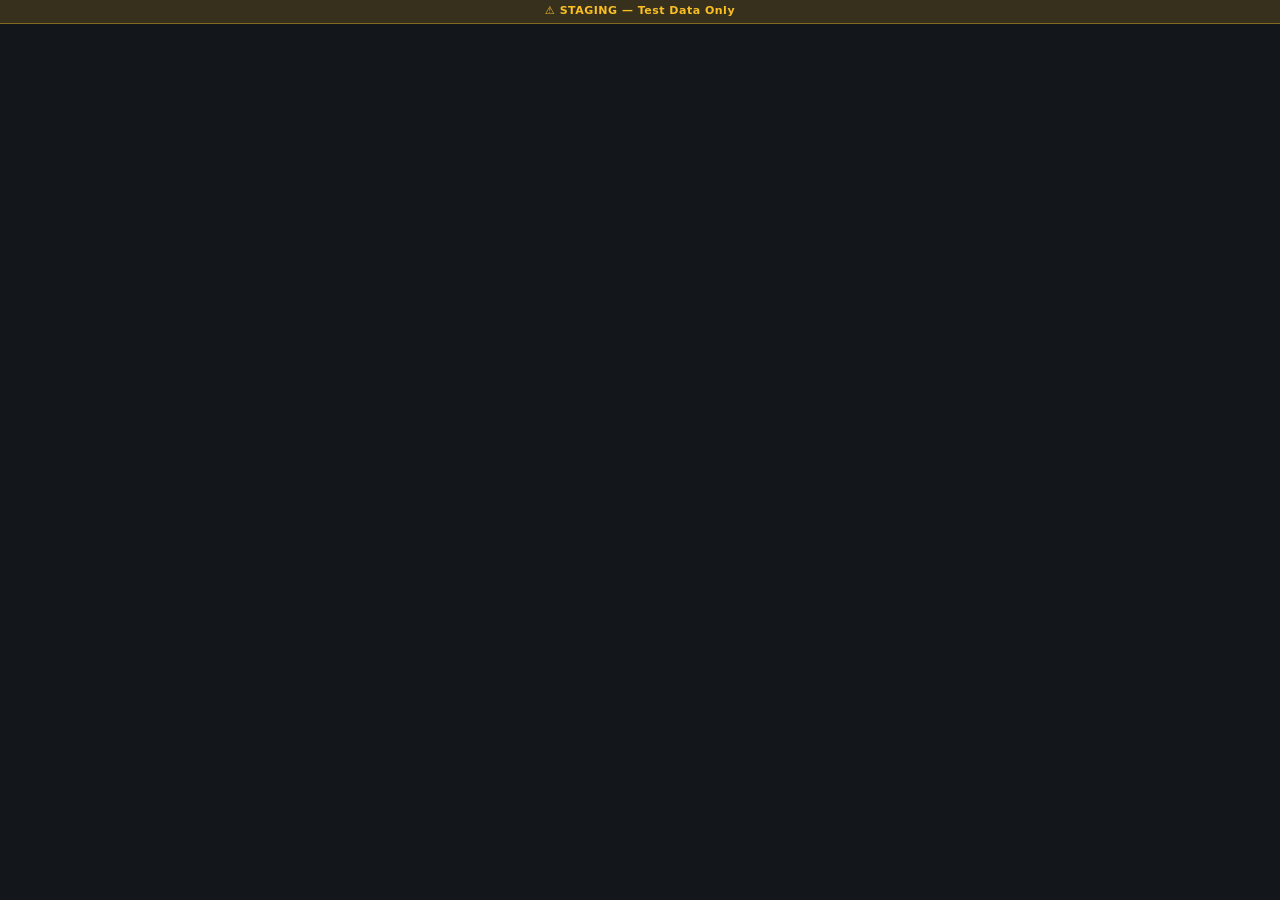
==== index.html @ dd46f69a "Deploy priority pill color fix to fieldtech staging: yellow/black -> pink (#ff10f0)/white to match d" ====
<!DOCTYPE html>
<html lang="en">
  <head>
    <meta charset="UTF-8" />
    <meta name="viewport" content="width=device-width, initial-scale=1.0, viewport-fit=cover" />

    <!-- PWA Meta -->
    <meta name="apple-mobile-web-app-capable" content="yes" />
    <meta name="apple-mobile-web-app-status-bar-style" content="black-translucent" />
    <meta name="apple-mobile-web-app-title" content="WC Field Tech" />
    <meta name="theme-color" content="#1a2540" />
    <meta name="mobile-web-app-capable" content="yes" />

    <!-- PWA Icons -->
    <link rel="apple-touch-icon" sizes="180x180" href="./icons/apple-touch-icon.png" />
    <link rel="apple-touch-icon" sizes="192x192" href="./icons/icon-192.png" />
    <link rel="icon" type="image/png" sizes="192x192" href="./icons/icon-192.png" />
    <link rel="icon" type="image/png" sizes="512x512" href="./icons/icon-512.png" />
    <link rel="manifest" href="./manifest.json" />

    <title>WC Field Tech</title>
    <style>
  html, body { background: #090c14; margin: 0; padding: 0; height: 100%; }
  body { position: fixed; width: 100%; height: 100%; overflow: hidden; }
  #root { position: fixed; top: 0; left: 0; right: 0; bottom: 0; background: #09090b; overflow-y: auto; -webkit-overflow-scrolling: touch; }
    </style>
    <script>
      if (window.navigator.standalone) {
        window.addEventListener('load', function() {
          setTimeout(function() { window.dispatchEvent(new Event('resize')); }, 300);
          setTimeout(function() { window.dispatchEvent(new Event('resize')); }, 800);
        });
      }
    </script>
    <script>
      if ('serviceWorker' in navigator) {
        navigator.serviceWorker.register('./sw.js', {scope: './'}).catch(function(e) {
          console.warn('[sw]', e);
        });
      }
    </script>
    <script src="/wilbanks-fieldtech-staging/auth-layer.js?v=1784568079"></script>
    <script type="module" crossorigin src="./assets/index-Bprio-pink.js?v=1784568079"></script>
    <link rel="stylesheet" crossorigin href="./assets/index-C0IwWEcY.css?v=1784568079">
    <link rel="stylesheet" href="./estimate-readable.css?v=1783885409">
  </head>
  <body>
    <div id="staging-banner" style="position:sticky;top:0;left:0;right:0;z-index:2147483647;background:rgba(251,191,36,0.15);border-bottom:1px solid rgba(251,191,36,0.4);color:#fbbf24;font-family:system-ui,sans-serif;font-weight:600;font-size:11px;padding:3px 10px;text-align:center;letter-spacing:.5px;">⚠️ STAGING — Test Data Only</div>
    <div id="root"></div>
  </body>
</html>
---- assets/index-C0IwWEcY.css ----
/*! tailwindcss v4.3.0 | MIT License | https://tailwindcss.com */
@layer properties{@supports (((-webkit-hyphens:none)) and (not (margin-trim:inline))) or ((-moz-orient:inline) and (not (color:rgb(from red r g b)))){*,:before,:after,::backdrop{--tw-rotate-x:initial;--tw-rotate-y:initial;--tw-rotate-z:initial;--tw-skew-x:initial;--tw-skew-y:initial;--tw-border-style:solid;--tw-shadow:0 0 #0000;--tw-shadow-color:initial;--tw-shadow-alpha:100%;--tw-inset-shadow:0 0 #0000;--tw-inset-shadow-color:initial;--tw-inset-shadow-alpha:100%;--tw-ring-color:initial;--tw-ring-shadow:0 0 #0000;--tw-inset-ring-color:initial;--tw-inset-ring-shadow:0 0 #0000;--tw-ring-inset:initial;--tw-ring-offset-width:0px;--tw-ring-offset-color:#fff;--tw-ring-offset-shadow:0 0 #0000;--tw-outline-style:solid;--tw-blur:initial;--tw-brightness:initial;--tw-contrast:initial;--tw-grayscale:initial;--tw-hue-rotate:initial;--tw-invert:initial;--tw-opacity:initial;--tw-saturate:initial;--tw-sepia:initial;--tw-drop-shadow:initial;--tw-drop-shadow-color:initial;--tw-drop-shadow-alpha:100%;--tw-drop-shadow-size:initial}}}@layer theme{:root,:host{--font-sans:ui-sans-serif, system-ui, sans-serif, "Apple Color Emoji", "Segoe UI Emoji", "Segoe UI Symbol", "Noto Color Emoji";--font-mono:ui-monospace, SFMono-Regular, Menlo, Monaco, Consolas, "Liberation Mono", "Courier New", monospace;--color-red-400:oklch(70.4% .191 22.216);--color-red-500:oklch(63.7% .237 25.331);--spacing:.25rem;--default-transition-duration:.15s;--default-transition-timing-function:cubic-bezier(.4, 0, .2, 1);--default-font-family:var(--font-sans);--default-mono-font-family:var(--font-mono)}}@layer base{*,:after,:before,::backdrop{box-sizing:border-box;border:0 solid;margin:0;padding:0}::file-selector-button{box-sizing:border-box;border:0 solid;margin:0;padding:0}html,:host{-webkit-text-size-adjust:100%;tab-size:4;line-height:1.5;font-family:var(--default-font-family,ui-sans-serif, system-ui, sans-serif, "Apple Color Emoji", "Segoe UI Emoji", "Segoe UI Symbol", "Noto Color Emoji");font-feature-settings:var(--default-font-feature-settings,normal);font-variation-settings:var(--default-font-variation-settings,normal);-webkit-tap-highlight-color:transparent}hr{height:0;color:inherit;border-top-width:1px}abbr:where([title]){-webkit-text-decoration:underline dotted;text-decoration:underline dotted}h1,h2,h3,h4,h5,h6{font-size:inherit;font-weight:inherit}a{color:inherit;-webkit-text-decoration:inherit;-webkit-text-decoration:inherit;-webkit-text-decoration:inherit;-webkit-text-decoration:inherit;text-decoration:inherit}b,strong{font-weight:bolder}code,kbd,samp,pre{font-family:var(--default-mono-font-family,ui-monospace, SFMono-Regular, Menlo, Monaco, Consolas, "Liberation Mono", "Courier New", monospace);font-feature-settings:var(--default-mono-font-feature-settings,normal);font-variation-settings:var(--default-mono-font-variation-settings,normal);font-size:1em}small{font-size:80%}sub,sup{vertical-align:baseline;font-size:75%;line-height:0;position:relative}sub{bottom:-.25em}sup{top:-.5em}table{text-indent:0;border-color:inherit;border-collapse:collapse}:-moz-focusring{outline:auto}progress{vertical-align:baseline}summary{display:list-item}ol,ul,menu{list-style:none}img,svg,video,canvas,audio,iframe,embed,object{vertical-align:middle;display:block}img,video{max-width:100%;height:auto}button,input,select,optgroup,textarea{font:inherit;font-feature-settings:inherit;font-variation-settings:inherit;letter-spacing:inherit;color:inherit;opacity:1;background-color:#0000;border-radius:0}::file-selector-button{font:inherit;font-feature-settings:inherit;font-variation-settings:inherit;letter-spacing:inherit;color:inherit;opacity:1;background-color:#0000;border-radius:0}:where(select:is([multiple],[size])) optgroup{font-weight:bolder}:where(select:is([multiple],[size])) optgroup option{padding-inline-start:20px}::file-selector-button{margin-inline-end:4px}::placeholder{opacity:1}@supports (not ((-webkit-appearance:-apple-pay-button))) or (contain-intrinsic-size:1px){::placeholder{color:currentColor}@supports (color:color-mix(in lab, red, red)){::placeholder{color:color-mix(in oklab, currentcolor 50%, transparent)}}}textarea{resize:vertical}::-webkit-search-decoration{-webkit-appearance:none}::-webkit-date-and-time-value{min-height:1lh;text-align:inherit}::-webkit-datetime-edit{display:inline-flex}::-webkit-datetime-edit-fields-wrapper{padding:0}::-webkit-datetime-edit{padding-block:0}::-webkit-datetime-edit-year-field{padding-block:0}::-webkit-datetime-edit-month-field{padding-block:0}::-webkit-datetime-edit-day-field{padding-block:0}::-webkit-datetime-edit-hour-field{padding-block:0}::-webkit-datetime-edit-minute-field{padding-block:0}::-webkit-datetime-edit-second-field{padding-block:0}::-webkit-datetime-edit-millisecond-field{padding-block:0}::-webkit-datetime-edit-meridiem-field{padding-block:0}::-webkit-calendar-picker-indicator{line-height:1}:-moz-ui-invalid{box-shadow:none}button,input:where([type=button],[type=reset],[type=submit]){appearance:button}::file-selector-button{appearance:button}::-webkit-inner-spin-button{height:auto}::-webkit-outer-spin-button{height:auto}[hidden]:where(:not([hidden=until-found])){display:none!important}}@layer components;@layer utilities{.visible{visibility:visible}.absolute{position:absolute}.fixed{position:fixed}.relative{position:relative}.static{position:static}.sticky{position:sticky}.col-span-1{grid-column:span 1/span 1}.col-span-2{grid-column:span 2/span 2}.col-span-5{grid-column:span 5/span 5}.container{width:100%}@media (width>=40rem){.container{max-width:40rem}}@media (width>=48rem){.container{max-width:48rem}}@media (width>=64rem){.container{max-width:64rem}}@media (width>=80rem){.container{max-width:80rem}}@media (width>=96rem){.container{max-width:96rem}}.block{display:block}.flex{display:flex}.grid{display:grid}.hidden{display:none}.inline-block{display:inline-block}.inline-flex{display:inline-flex}.h-1{height:calc(var(--spacing) * 1)}.transform{transform:var(--tw-rotate-x,) var(--tw-rotate-y,) var(--tw-rotate-z,) var(--tw-skew-x,) var(--tw-skew-y,)}.resize{resize:both}.border{border-style:var(--tw-border-style);border-width:1px}.border-red-500\/40{border-color:#fb2c3666}@supports (color:color-mix(in lab, red, red)){.border-red-500\/40{border-color:color-mix(in oklab, var(--color-red-500) 40%, transparent)}}.bg-red-500\/20{background-color:#fb2c3633}@supports (color:color-mix(in lab, red, red)){.bg-red-500\/20{background-color:color-mix(in oklab, var(--color-red-500) 20%, transparent)}}.text-red-400{color:var(--color-red-400)}.capitalize{text-transform:capitalize}.uppercase{text-transform:uppercase}.italic{font-style:italic}.underline{text-decoration-line:underline}.shadow{--tw-shadow:0 1px 3px 0 var(--tw-shadow-color,#0000001a), 0 1px 2px -1px var(--tw-shadow-color,#0000001a);box-shadow:var(--tw-inset-shadow), var(--tw-inset-ring-shadow), var(--tw-ring-offset-shadow), var(--tw-ring-shadow), var(--tw-shadow)}.ring{--tw-ring-shadow:var(--tw-ring-inset,) 0 0 0 calc(1px + var(--tw-ring-offset-width)) var(--tw-ring-color,currentcolor);box-shadow:var(--tw-inset-shadow), var(--tw-inset-ring-shadow), var(--tw-ring-offset-shadow), var(--tw-ring-shadow), var(--tw-shadow)}.outline{outline-style:var(--tw-outline-style);outline-width:1px}.filter{filter:var(--tw-blur,) var(--tw-brightness,) var(--tw-contrast,) var(--tw-grayscale,) var(--tw-hue-rotate,) var(--tw-invert,) var(--tw-saturate,) var(--tw-sepia,) var(--tw-drop-shadow,)}.transition{transition-property:color,background-color,border-color,outline-color,text-decoration-color,fill,stroke,--tw-gradient-from,--tw-gradient-via,--tw-gradient-to,opacity,box-shadow,transform,translate,scale,rotate,filter,-webkit-backdrop-filter,backdrop-filter,display,content-visibility,overlay,pointer-events;transition-timing-function:var(--tw-ease,var(--default-transition-timing-function));transition-duration:var(--tw-duration,var(--default-transition-duration))}}:root{--background:220 16% 96%;--foreground:220 25% 10%;--card:0 0% 100%;--card-foreground:220 25% 10%;--popover:0 0% 100%;--popover-foreground:220 25% 10%;--primary:214 72% 28%;--primary-foreground:0 0% 100%;--secondary:220 14% 91%;--secondary-foreground:220 25% 20%;--muted:220 14% 93%;--muted-foreground:0 0% 100%;--accent:24 92% 50%;--accent-foreground:0 0% 100%;--destructive:0 72% 51%;--destructive-foreground:0 0% 100%;--border:220 13% 87%;--input:220 13% 87%;--ring:214 72% 28%;--radius:.75rem;--color-bg:#09090b;--color-card:#18181b;--color-card2:#27272a;--color-border:#3f3f46;--color-text:#fafafa;--color-muted:#fff;--color-blue:#3b82f6;--color-blue-dark:#2563eb;--color-green:#22c55e;--color-amber:#f59e0b;--color-red:#ef4444;--color-purple:#a855f7;--color-teal:#4d7c6a}.dark{--background:220 18% 9%;--foreground:220 10% 93%;--card:220 16% 12%;--card-foreground:220 10% 93%;--popover:220 16% 13%;--popover-foreground:220 10% 93%;--primary:214 72% 55%;--primary-foreground:0 0% 100%;--secondary:220 14% 18%;--secondary-foreground:220 10% 85%;--muted:220 14% 16%;--muted-foreground:0 0% 100%;--accent:24 92% 55%;--accent-foreground:0 0% 100%;--destructive:0 65% 58%;--destructive-foreground:0 0% 100%;--border:220 13% 20%;--input:220 13% 20%;--ring:214 72% 55%}*{box-sizing:border-box;-webkit-tap-highlight-color:transparent;border-color:hsl(var(--border))}html,body,#root{background:hsl(var(--background));min-height:100dvh;color:hsl(var(--foreground));-webkit-font-smoothing:antialiased;margin:0;padding:0;font-family:-apple-system,BlinkMacSystemFont,Segoe UI,Roboto,sans-serif}input,textarea,button{font-family:inherit}::-webkit-scrollbar{width:4px}::-webkit-scrollbar-track{background:var(--color-bg)}::-webkit-scrollbar-thumb{background:var(--color-border);border-radius:2px}@property --tw-rotate-x{syntax:"*";inherits:false}@property --tw-rotate-y{syntax:"*";inherits:false}@property --tw-rotate-z{syntax:"*";inherits:false}@property --tw-skew-x{syntax:"*";inherits:false}@property --tw-skew-y{syntax:"*";inherits:false}@property --tw-border-style{syntax:"*";inherits:false;initial-value:solid}@property --tw-shadow{syntax:"*";inherits:false;initial-value:0 0 #0000}@property --tw-shadow-color{syntax:"*";inherits:false}@property --tw-shadow-alpha{syntax:"<percentage>";inherits:false;initial-value:100%}@property --tw-inset-shadow{syntax:"*";inherits:false;initial-value:0 0 #0000}@property --tw-inset-shadow-color{syntax:"*";inherits:false}@property --tw-inset-shadow-alpha{syntax:"<percentage>";inherits:false;initial-value:100%}@property --tw-ring-color{syntax:"*";inherits:false}@property --tw-ring-shadow{syntax:"*";inherits:false;initial-value:0 0 #0000}@property --tw-inset-ring-color{syntax:"*";inherits:false}@property --tw-inset-ring-shadow{syntax:"*";inherits:false;initial-value:0 0 #0000}@property --tw-ring-inset{syntax:"*";inherits:false}@property --tw-ring-offset-width{syntax:"<length>";inherits:false;initial-value:0}@property --tw-ring-offset-color{syntax:"*";inherits:false;initial-value:#fff}@property --tw-ring-offset-shadow{syntax:"*";inherits:false;initial-value:0 0 #0000}@property --tw-outline-style{syntax:"*";inherits:false;initial-value:solid}@property --tw-blur{syntax:"*";inherits:false}@property --tw-brightness{syntax:"*";inherits:false}@property --tw-contrast{syntax:"*";inherits:false}@property --tw-grayscale{syntax:"*";inherits:false}@property --tw-hue-rotate{syntax:"*";inherits:false}@property --tw-invert{syntax:"*";inherits:false}@property --tw-opacity{syntax:"*";inherits:false}@property --tw-saturate{syntax:"*";inherits:false}@property --tw-sepia{syntax:"*";inherits:false}@property --tw-drop-shadow{syntax:"*";inherits:false}@property --tw-drop-shadow-color{syntax:"*";inherits:false}@property --tw-drop-shadow-alpha{syntax:"<percentage>";inherits:false;initial-value:100%}@property --tw-drop-shadow-size{syntax:"*";inherits:false}
---- estimate-readable.css ----
/*
 * Field App — Estimate Builder Readability Pass (CSS-only, no JS edits)
 * Date: 2026-05-23
 * Reason: Older technician reports text on Create Estimate is too small / dim.
 *
 * SAFETY: Scoped to the estimate bottom-sheet dialog ONLY using its unique
 * class signature: a fixed-position, z-50, black/70 backdrop with items-end
 * justify-center (a bottom sheet). This pattern only appears on the estimate
 * builder in the live bundle (z-40 sm:items-center variant is a different
 * dialog and is NOT affected).
 *
 * No JavaScript was changed. The bundle index-Dd5Dm7kM.js is untouched.
 * If anything looks wrong, remove the <link> tag from index.html and it's gone.
 */

/* ── Scope root ─────────────────────────────────────────────────────────── */
/* Tailwind escapes "/" as "\/" — the bg-black/70 class becomes .bg-black\/70 */

.fixed.inset-0.z-50.bg-black\/70.items-end.justify-center {
  /* container marker — no styling here, just used as scope */
}

/* ── 1. Larger, clearer text ────────────────────────────────────────────── */

.fixed.inset-0.z-50.bg-black\/70.items-end.justify-center .text-xs {
  font-size: 14px !important;
  line-height: 1.4 !important;
}

.fixed.inset-0.z-50.bg-black\/70.items-end.justify-center .text-sm {
  font-size: 16px !important;
  line-height: 1.4 !important;
}

.fixed.inset-0.z-50.bg-black\/70.items-end.justify-center .text-2xl {
  font-size: 28px !important;
  line-height: 1.2 !important;
}

/* ── 2. Higher contrast ─────────────────────────────────────────────────── */

.fixed.inset-0.z-50.bg-black\/70.items-end.justify-center .text-muted-foreground {
  color: #d4d4d8 !important; /* zinc-300, up from zinc-400/500 */
}

.fixed.inset-0.z-50.bg-black\/70.items-end.justify-center .text-foreground {
  color: #fafafa !important;
}

.fixed.inset-0.z-50.bg-black\/70.items-end.justify-center input::placeholder,
.fixed.inset-0.z-50.bg-black\/70.items-end.justify-center textarea::placeholder {
  color: #a1a1aa !important;
  opacity: 1 !important;
}

/* ── 3. Bigger tap targets and inputs ───────────────────────────────────── */

/* Inputs: prevent iOS Safari zoom-on-focus by hitting 17px; raise from h-9 */
.fixed.inset-0.z-50.bg-black\/70.items-end.justify-center input,
.fixed.inset-0.z-50.bg-black\/70.items-end.justify-center textarea {
  font-size: 17px !important;
  min-height: 44px !important;
}

.fixed.inset-0.z-50.bg-black\/70.items-end.justify-center .h-9 {
  height: 44px !important;
}

.fixed.inset-0.z-50.bg-black\/70.items-end.justify-center .h-12 {
  height: 52px !important;
}

/* Save Draft / Send to Customer button text */
.fixed.inset-0.z-50.bg-black\/70.items-end.justify-center .h-12 {
  font-size: 17px !important;
  font-weight: 600 !important;
}

/* "Add line item" and "+ Diagnostic/Trip Fee" buttons (text-sm links) */
.fixed.inset-0.z-50.bg-black\/70.items-end.justify-center button {
  font-weight: 600 !important;
}

/* Make line-item delete icon easier to tap (was text-muted-foreground/40) */
.fixed.inset-0.z-50.bg-black\/70.items-end.justify-center .col-span-1 {
  min-height: 44px !important;
}

/* Total row — bump label */
.fixed.inset-0.z-50.bg-black\/70.items-end.justify-center .font-semibold.text-muted-foreground {
  font-size: 17px !important;
  color: #e4e4e7 !important;
}

/* ── 4. Column header row (Description / Qty / Price / Amt) ─────────────── */
/*
 * The actual header row in the bundle is:
 *   <div class="grid grid-cols-12 gap-1 text-[10px] text-muted-foreground/70 px-1">
 *     <span class="col-span-5">Description</span> ...
 *
 * The styling lives on the PARENT div (text-[10px] and text-muted-foreground/70).
 * The spans inherit. So we target the parent's exact class signature.
 */

.fixed.inset-0.z-50.bg-black\/70.items-end.justify-center
  .grid.grid-cols-12.gap-1.text-\[10px\].text-muted-foreground\/70 {
  font-size: 15px !important;
  font-weight: 700 !important;
  color: #f4f4f5 !important; /* zinc-100, near-white */
  opacity: 1 !important;     /* defeat the /70 alpha */
  letter-spacing: 0.04em;
  text-transform: uppercase;
  padding-top: 4px;
  padding-bottom: 4px;
}

/* Also bump the "LINE ITEMS" label above the header row */
.fixed.inset-0.z-50.bg-black\/70.items-end.justify-center
  p.text-xs.font-semibold.text-muted-foreground.uppercase.tracking-wide {
  font-size: 15px !important;
  color: #f4f4f5 !important;
}

/* ── 5d. Line-item Amt cell — keep it inside its column ───────────── */
/*
 * Amt cell signature:
 *   col-span-2 text-right text-sm font-semibold text-foreground pr-1
 *
 * The v72 .text-sm bump (14px -> 16px) was making 3+ digit dollar amounts
 * ($100+) overflow into the trashcan column. Pull this specific cell back
 * to a fit-friendly size and add right padding to keep the dollar amount
 * from visually touching the trashcan icon.
 */

.fixed.inset-0.z-50.bg-black\/70.items-end.justify-center
  .col-span-2.text-right.text-sm.font-semibold.text-foreground.pr-1 {
  font-size: 12px !important;
  font-weight: 700 !important;
  padding-right: 10px !important;
  white-space: nowrap !important;
  overflow: hidden !important;
  text-overflow: clip !important;
  letter-spacing: -0.02em !important;
}

/* ── 7. Part / Labor type pills: clearer selected vs unselected state ── */
/*
 * Each line item row has a pair of pills above the description:
 *   <button class="px-2.5 py-0.5 text-xs rounded-full bg-blue-500 text-white font-semibold">Part</button>  (selected)
 *   <button class="px-2.5 py-0.5 text-xs rounded-full border border-border/60 text-muted-foreground">Labor</button>  (unselected)
 * Problem: the unselected pill is almost invisible (60%-opacity border, dim
 * gray text). Hard for the older tech to tell which one is active.
 * Fix: bigger, brighter pills with a strong visual gap between states.
 */

/* Selected pill — same blue as Save Draft button (bg-blue-600) */
.fixed.inset-0.z-50.bg-black\/70.items-end.justify-center
  .px-2\.5.py-0\.5.text-xs.rounded-full.bg-blue-500.text-white.font-semibold {
  background: #2563eb !important;
  color: #ffffff !important;
  font-weight: 700 !important;
  font-size: 12px !important;
  padding: 4px 12px !important;
  border: 1px solid #1d4ed8 !important;
  box-shadow: 0 1px 2px rgba(0,0,0,0.25) !important;
}

/* Unselected pill — bright white outline, transparent fill, readable text */
.fixed.inset-0.z-50.bg-black\/70.items-end.justify-center
  .px-2\.5.py-0\.5.text-xs.rounded-full.border.border-border\/60.text-muted-foreground {
  background: transparent !important;
  color: #d4d4d8 !important;
  font-weight: 600 !important;
  font-size: 12px !important;
  padding: 4px 12px !important;
  border: 1px solid #fafafa !important;
}

/* ── 6. Stack footer buttons vertically so 'Send to Customer' doesn't clip ─ */
/*
 * The estimate footer is a horizontal flex row of two flex-1 buttons. On
 * narrow iPhones the 'Send to Customer' label gets cut off. Force the
 * container to stack the buttons vertically so each gets full width.
 * Container class signature:
 *   shrink-0 px-5 py-4 border-t border-border flex gap-3
 */

.fixed.inset-0.z-50.bg-black\/70.items-end.justify-center
  .shrink-0.border-t.border-border.flex.gap-3 {
  flex-direction: column !important;
  gap: 10px !important;
}

.fixed.inset-0.z-50.bg-black\/70.items-end.justify-center
  .shrink-0.border-t.border-border.flex.gap-3 > button {
  width: 100% !important;
  font-size: 16px !important;
}

/* ── 5b. White borders on line-item fields (Description, Qty, Price) ──── */
/*
 * All three line-item fields share the signature:
 *   bg-muted/50 border border-border/50 rounded-xl
 * The border-border/50 is gray at 50% opacity — nearly invisible.
 * Override to a solid white border for clear field outlines.
 */

.fixed.inset-0.z-50.bg-black\/70.items-end.justify-center
  .bg-muted\/50.border.border-border\/50.rounded-xl {
  border-color: #fafafa !important;
  border-width: 1.5px !important;
}

/* ── 5c. Line-item delete trashcan ──────────────────────── */
/*
 * The trash button has class "col-span-1 ... text-muted-foreground/40"
 * which renders at 40% opacity gray — almost invisible. Brighten to white
 * and bump the icon size for easier tap target.
 */

.fixed.inset-0.z-50.bg-black\/70.items-end.justify-center
  button.col-span-1.text-muted-foreground\/40 {
  color: #fafafa !important;
  opacity: 1 !important;
}

.fixed.inset-0.z-50.bg-black\/70.items-end.justify-center
  button.col-span-1.text-muted-foreground\/40 svg {
  width: 20px !important;
  height: 20px !important;
  stroke-width: 2.25 !important;
}
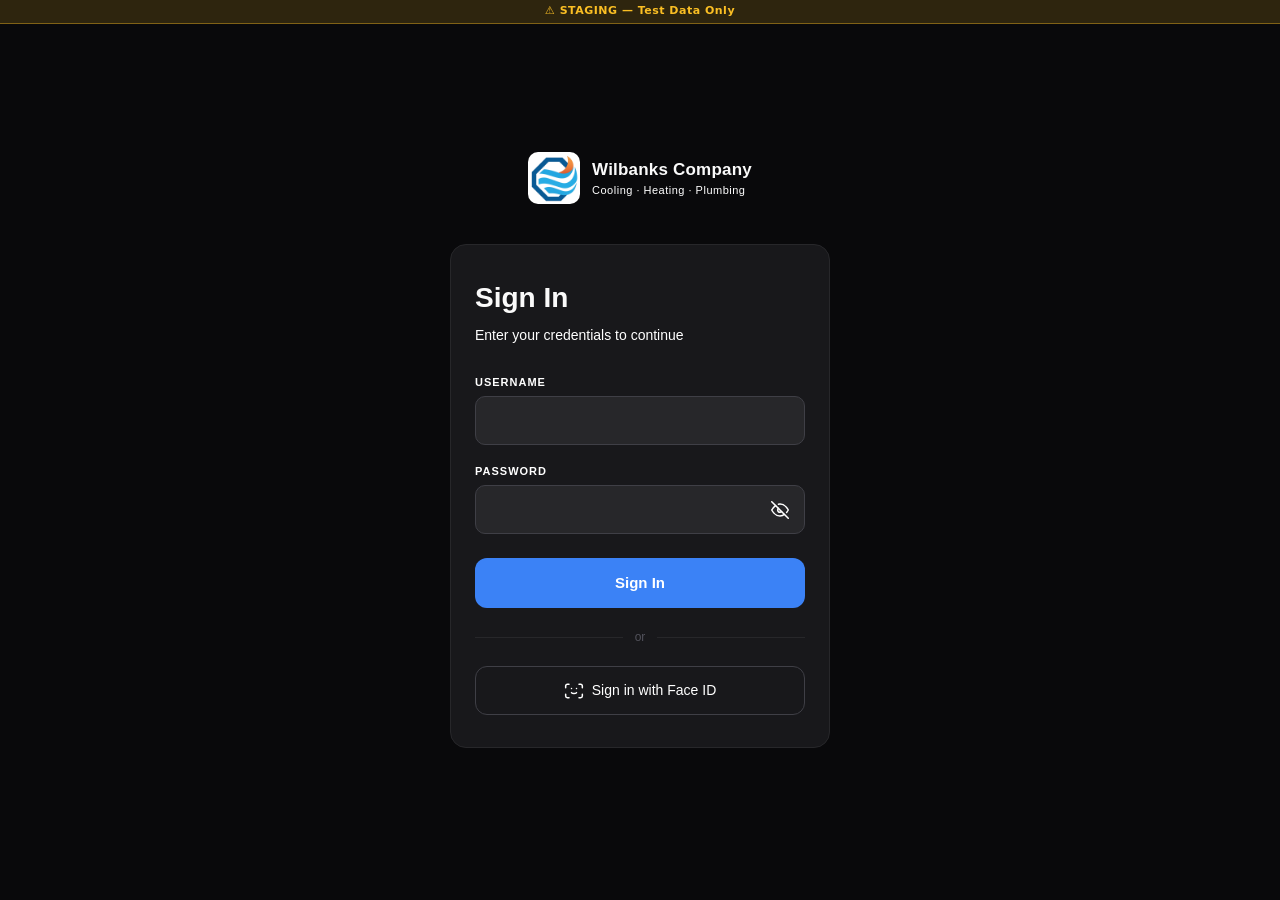
==== commit ad36d67a: "Staging: clear phantom call-log row when the log request fails Bundle index-DIs3Kndr.js (built from " ====
--- a/index.html
+++ b/index.html
@@ -40,8 +40,8 @@
       }
     </script>
     <script src="/wilbanks-fieldtech-staging/auth-layer.js?v=1784568079"></script>
-    <script type="module" crossorigin src="./assets/index-Bprio-pink.js?v=1784568079"></script>
-    <link rel="stylesheet" crossorigin href="./assets/index-C0IwWEcY.css?v=1784568079">
+    <script type="module" crossorigin src="./assets/index-DIs3Kndr.js?v=1785507693"></script>
+    <link rel="stylesheet" crossorigin href="./assets/index-C0IwWEcY.css?v=1785507693">
     <link rel="stylesheet" href="./estimate-readable.css?v=1783885409">
   </head>
   <body>
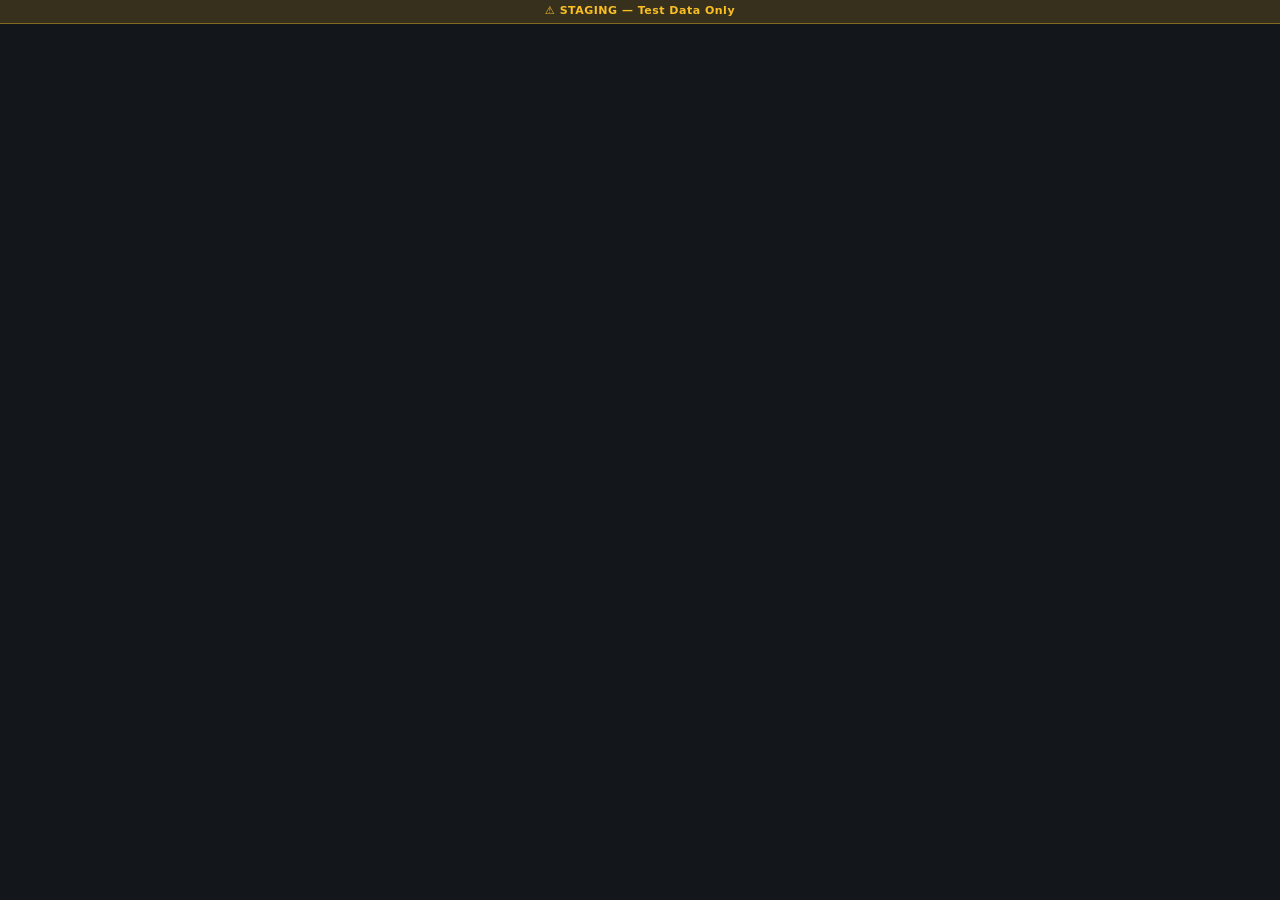
==== commit 12958739: "Staging: Called chip no longer shows calls that predate the job Bundle index-ChDpbq_O.js (built from" ====
--- a/index.html
+++ b/index.html
@@ -40,8 +40,8 @@
       }
     </script>
     <script src="/wilbanks-fieldtech-staging/auth-layer.js?v=1784568079"></script>
-    <script type="module" crossorigin src="./assets/index-DIs3Kndr.js?v=1785507693"></script>
-    <link rel="stylesheet" crossorigin href="./assets/index-C0IwWEcY.css?v=1785507693">
+    <script type="module" crossorigin src="./assets/index-ChDpbq_O.js?v=1785511634"></script>
+    <link rel="stylesheet" crossorigin href="./assets/index-C0IwWEcY.css?v=1785511634">
     <link rel="stylesheet" href="./estimate-readable.css?v=1783885409">
   </head>
   <body>
